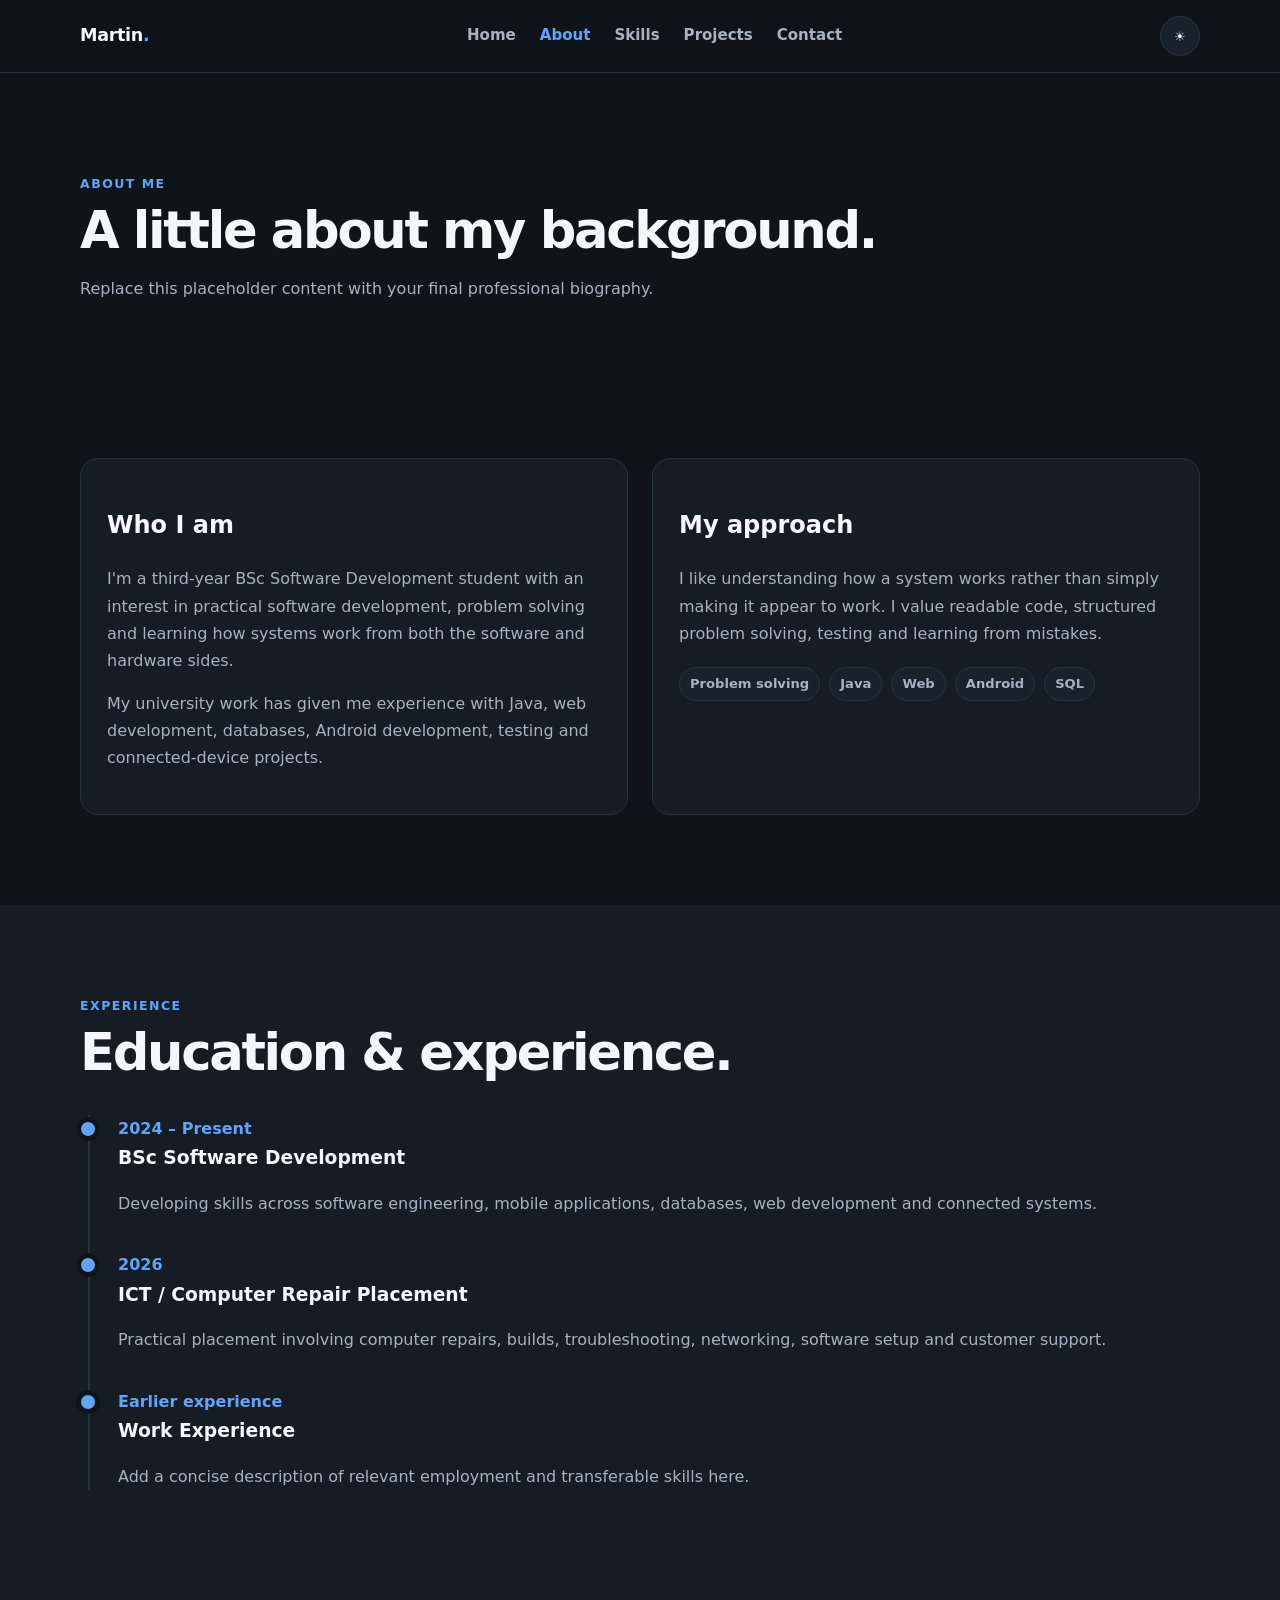
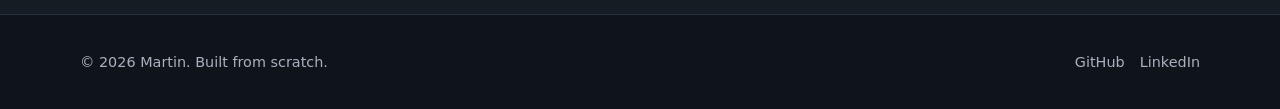
==== about.html @ 63e13349 "Initial portfolio website" ====
<!doctype html>
<html lang="en">
<head>
  <meta charset="utf-8">
  <meta name="viewport" content="width=device-width, initial-scale=1">
  <meta name="description" content="Martin's software development portfolio">
  <title>About | Martin</title>
  <link rel="stylesheet" href="css/style.css">
  <script>
    document.documentElement.dataset.theme = localStorage.getItem("portfolio-theme") || "dark";
  </script>
</head>
<body>
<header class="navbar">
  <div class="container nav-inner">
    <a class="brand" href="index.html">Martin<span style="color:var(--primary)">.</span></a>
    <nav class="nav-links"><a class="" href="index.html">Home</a>
<a class="active" href="about.html">About</a>
<a class="" href="skills.html">Skills</a>
<a class="" href="projects.html">Projects</a>
<a class="" href="contact.html">Contact</a></nav>
    <div class="nav-actions">
      <button class="icon-btn" data-theme-toggle aria-label="Switch theme">☾</button>
      <button class="menu-btn" data-menu-toggle aria-label="Open menu" aria-expanded="false">☰</button>
    </div>
  </div>
</header>

<main>

<section class="page-title">
  <div class="container">
    <div class="eyebrow">About me</div>
    <h1>A little about my background.</h1>
    <p>Replace this placeholder content with your final professional biography.</p>
  </div>
</section>

<section>
  <div class="container grid-2">
    <article class="card">
      <h2>Who I am</h2>
      <p>
        I'm a third-year BSc Software Development student with an interest in
        practical software development, problem solving and learning how systems
        work from both the software and hardware sides.
      </p>
      <p>
        My university work has given me experience with Java, web development,
        databases, Android development, testing and connected-device projects.
      </p>
    </article>
    <article class="card">
      <h2>My approach</h2>
      <p>
        I like understanding how a system works rather than simply making it
        appear to work. I value readable code, structured problem solving,
        testing and learning from mistakes.
      </p>
      <div>
        <span class="tag">Problem solving</span>
        <span class="tag">Java</span>
        <span class="tag">Web</span>
        <span class="tag">Android</span>
        <span class="tag">SQL</span>
      </div>
    </article>
  </div>
</section>

<section style="background:var(--surface)">
  <div class="container">
    <div class="section-head">
      <div class="eyebrow">Experience</div>
      <h2>Education & experience.</h2>
    </div>
    <div class="timeline">
      <div class="timeline-item">
        <div class="date">2024 – Present</div>
        <h3>BSc Software Development</h3>
        <p>Developing skills across software engineering, mobile applications, databases, web development and connected systems.</p>
      </div>
      <div class="timeline-item">
        <div class="date">2026</div>
        <h3>ICT / Computer Repair Placement</h3>
        <p>Practical placement involving computer repairs, builds, troubleshooting, networking, software setup and customer support.</p>
      </div>
      <div class="timeline-item">
        <div class="date">Earlier experience</div>
        <h3>Work Experience</h3>
        <p>Add a concise description of relevant employment and transferable skills here.</p>
      </div>
    </div>
  </div>
</section>

</main>

<footer>
  <div class="container footer-inner">
    <div>© <span data-year></span> Martin. Built from scratch.</div>
    <div class="socials">
      <a href="#" aria-label="GitHub">GitHub</a>
      <a href="#" aria-label="LinkedIn">LinkedIn</a>
    </div>
  </div>
</footer>
<script src="js/script.js"></script>
</body>
</html>
---- css/style.css ----
:root {
  --bg: #ffffff;
  --surface: #f7f8fa;
  --surface-2: #ffffff;
  --text: #17202a;
  --muted: #68727d;
  --primary: #2563eb;
  --primary-dark: #1d4ed8;
  --border: #e4e8ee;
  --shadow: 0 12px 35px rgba(15, 23, 42, .08);
  --radius: 18px;
}

[data-theme="dark"] {
  --bg: #0f141a;
  --surface: #151c24;
  --surface-2: #19212b;
  --text: #f4f7fb;
  --muted: #a8b2bf;
  --primary: #60a5fa;
  --primary-dark: #3b82f6;
  --border: #283341;
  --shadow: 0 15px 40px rgba(0, 0, 0, .28);
}

* { box-sizing: border-box; }

html { scroll-behavior: smooth; }

body {
  margin: 0;
  font-family: Inter, system-ui, -apple-system, BlinkMacSystemFont, "Segoe UI", sans-serif;
  background: var(--bg);
  color: var(--text);
  line-height: 1.7;
  transition: background .2s ease, color .2s ease;
}

a { color: inherit; text-decoration: none; }
img { max-width: 100%; display: block; }

.container {
  width: min(1120px, calc(100% - 40px));
  margin: auto;
}

.navbar {
  position: sticky;
  top: 0;
  z-index: 1000;
  background: color-mix(in srgb, var(--bg) 92%, transparent);
  backdrop-filter: blur(12px);
  border-bottom: 1px solid var(--border);
}

.nav-inner {
  min-height: 72px;
  display: flex;
  align-items: center;
  justify-content: space-between;
  gap: 20px;
}

.brand {
  font-weight: 800;
  font-size: 1.1rem;
  letter-spacing: -.02em;
}

.nav-links {
  display: flex;
  align-items: center;
  gap: 24px;
}

.nav-links a {
  color: var(--muted);
  font-size: .94rem;
  font-weight: 600;
  transition: color .2s;
}

.nav-links a:hover,
.nav-links a.active { color: var(--primary); }

.nav-actions { display: flex; align-items: center; gap: 8px; }

.icon-btn, .menu-btn {
  width: 40px;
  height: 40px;
  border: 1px solid var(--border);
  border-radius: 50%;
  background: var(--surface-2);
  color: var(--text);
  cursor: pointer;
}

.menu-btn { display: none; border-radius: 10px; }

.hero {
  min-height: 78vh;
  display: grid;
  place-items: center;
  padding: 90px 0 70px;
}

.hero-grid {
  display: grid;
  grid-template-columns: 1.25fr .75fr;
  align-items: center;
  gap: 70px;
}

.eyebrow {
  color: var(--primary);
  font-weight: 800;
  text-transform: uppercase;
  letter-spacing: .12em;
  font-size: .78rem;
}

.hero h1 {
  margin: 14px 0 18px;
  font-size: clamp(3rem, 7vw, 5.7rem);
  line-height: .98;
  letter-spacing: -.055em;
}

.hero h1 span { color: var(--primary); }

.hero p.lead {
  max-width: 670px;
  color: var(--muted);
  font-size: 1.16rem;
}

.buttons {
  display: flex;
  flex-wrap: wrap;
  gap: 12px;
  margin-top: 30px;
}

.btn {
  display: inline-flex;
  align-items: center;
  justify-content: center;
  min-height: 46px;
  padding: 0 19px;
  border-radius: 11px;
  border: 1px solid var(--border);
  background: var(--surface-2);
  font-weight: 750;
  cursor: pointer;
}

.btn-primary {
  color: #fff;
  background: var(--primary);
  border-color: var(--primary);
}

.btn-primary:hover { background: var(--primary-dark); }

.btn:hover { transform: translateY(-1px); }

.hero-card {
  background: var(--surface);
  border: 1px solid var(--border);
  border-radius: 28px;
  padding: 30px;
  box-shadow: var(--shadow);
}

.avatar {
  width: 120px;
  height: 120px;
  border-radius: 50%;
  display: grid;
  place-items: center;
  background: var(--primary);
  color: white;
  font-size: 2.4rem;
  font-weight: 850;
  margin-bottom: 22px;
}

.quick-list { margin: 0; padding: 0; list-style: none; }
.quick-list li {
  padding: 12px 0;
  border-bottom: 1px solid var(--border);
}
.quick-list li:last-child { border-bottom: 0; }
.quick-list small { color: var(--muted); display: block; }

section { padding: 90px 0; }

.section-head {
  margin-bottom: 35px;
  max-width: 720px;
}

.section-head h2,
.page-title h1 {
  font-size: clamp(2.1rem, 4vw, 3.4rem);
  letter-spacing: -.045em;
  line-height: 1.1;
  margin: 8px 0 14px;
}

.section-head p,
.page-title p { color: var(--muted); }

.grid-2 { display: grid; grid-template-columns: repeat(2, 1fr); gap: 24px; }
.grid-3 { display: grid; grid-template-columns: repeat(3, 1fr); gap: 24px; }

.card {
  background: var(--surface);
  border: 1px solid var(--border);
  border-radius: var(--radius);
  padding: 26px;
}

.card h3 { margin-top: 0; margin-bottom: 8px; }
.card p { color: var(--muted); }

.tag {
  display: inline-flex;
  padding: 5px 10px;
  margin: 4px 4px 0 0;
  border-radius: 999px;
  background: var(--surface-2);
  border: 1px solid var(--border);
  color: var(--muted);
  font-size: .82rem;
  font-weight: 650;
}

.project-card {
  overflow: hidden;
  padding: 0;
  transition: transform .2s, box-shadow .2s;
}

.project-card:hover {
  transform: translateY(-5px);
  box-shadow: var(--shadow);
}

.project-thumb {
  height: 180px;
  background: linear-gradient(135deg, var(--primary), #111827);
  color: white;
  display: flex;
  align-items: end;
  padding: 22px;
  font-size: 1.45rem;
  font-weight: 800;
}

.project-body { padding: 24px; }
.project-body p { margin-bottom: 20px; }

.project-link {
  color: var(--primary);
  font-weight: 800;
}

.skill { margin-bottom: 18px; }
.skill-top { display: flex; justify-content: space-between; font-weight: 700; }
.progress {
  height: 8px;
  border-radius: 99px;
  background: var(--border);
  overflow: hidden;
  margin-top: 7px;
}
.progress span {
  display: block;
  height: 100%;
  width: var(--value);
  background: var(--primary);
  border-radius: inherit;
}

.page-title { padding: 100px 0 50px; }

.timeline {
  border-left: 2px solid var(--border);
  margin-left: 8px;
  padding-left: 28px;
}
.timeline-item { position: relative; margin-bottom: 34px; }
.timeline-item::before {
  content: "";
  position: absolute;
  left: -37px;
  top: 7px;
  width: 14px;
  height: 14px;
  border-radius: 50%;
  background: var(--primary);
  box-shadow: 0 0 0 5px var(--bg);
}
.timeline-item h3 { margin: 0; }
.timeline-item .date { color: var(--primary); font-weight: 750; }
.timeline-item p { color: var(--muted); }

.project-detail {
  max-width: 850px;
  margin: auto;
}

.project-detail .hero-image {
  min-height: 300px;
  border-radius: 24px;
  background: linear-gradient(135deg, var(--primary), #111827);
  display: grid;
  place-items: center;
  color: white;
  font-size: clamp(2rem, 6vw, 4rem);
  font-weight: 850;
  margin: 25px 0 45px;
}

.project-detail h2 { margin-top: 42px; }
.project-detail p { color: var(--muted); }

.contact-box {
  text-align: center;
  padding: 55px 30px;
  background: var(--surface);
  border: 1px solid var(--border);
  border-radius: 25px;
}

footer {
  padding: 35px 0;
  border-top: 1px solid var(--border);
  color: var(--muted);
  font-size: .9rem;
}

.footer-inner {
  display: flex;
  justify-content: space-between;
  gap: 20px;
}

.socials { display: flex; gap: 15px; }
.socials a:hover { color: var(--primary); }

@media (max-width: 850px) {
  .hero-grid, .grid-3 { grid-template-columns: 1fr; }
  .grid-2 { grid-template-columns: 1fr; }
  .hero { padding-top: 65px; }
  .hero-card { max-width: 520px; }
  .nav-links {
    display: none;
    position: absolute;
    top: 72px;
    left: 20px;
    right: 20px;
    flex-direction: column;
    align-items: stretch;
    gap: 0;
    padding: 10px;
    background: var(--surface-2);
    border: 1px solid var(--border);
    border-radius: 16px;
    box-shadow: var(--shadow);
  }
  .nav-links.open { display: flex; }
  .nav-links a { padding: 12px; }
  .menu-btn { display: block; }
}

@media (max-width: 520px) {
  .container { width: min(100% - 28px, 1120px); }
  section { padding: 65px 0; }
  .hero h1 { font-size: 3.3rem; }
  .footer-inner { flex-direction: column; }
}
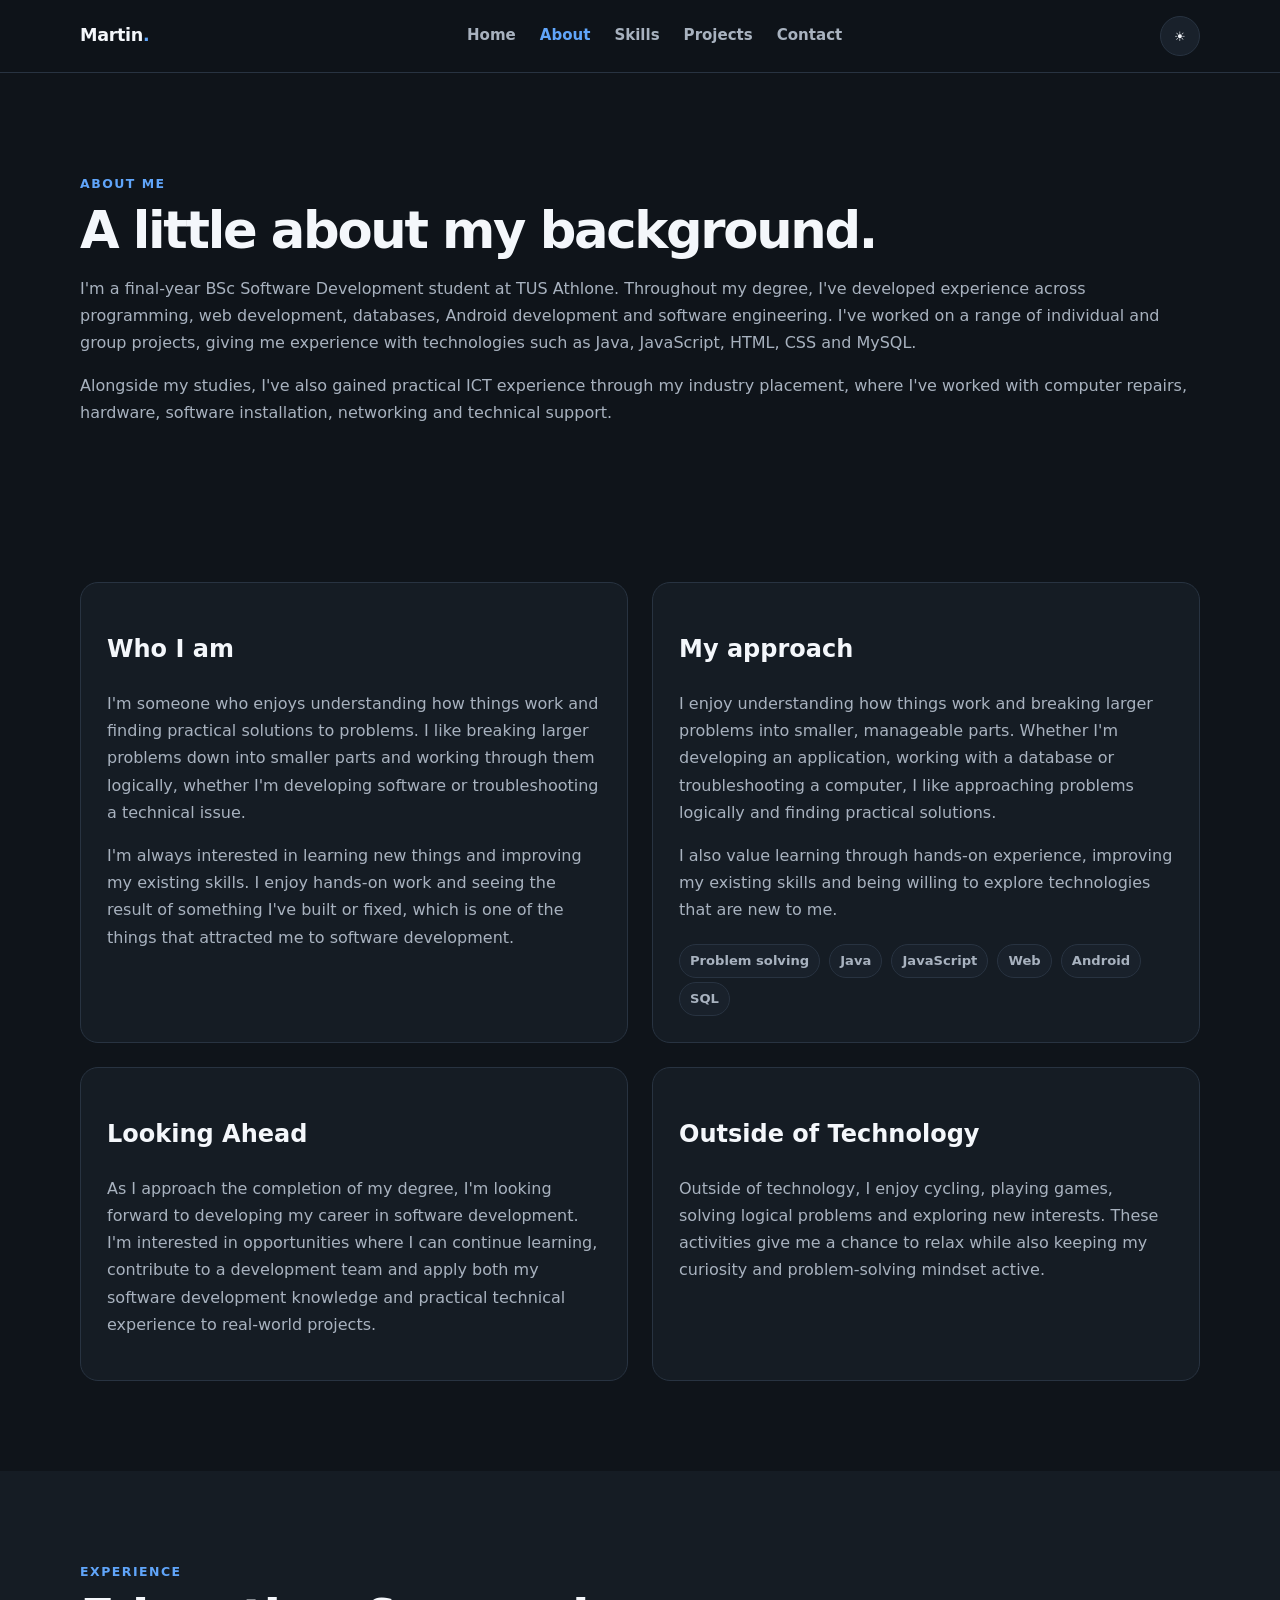
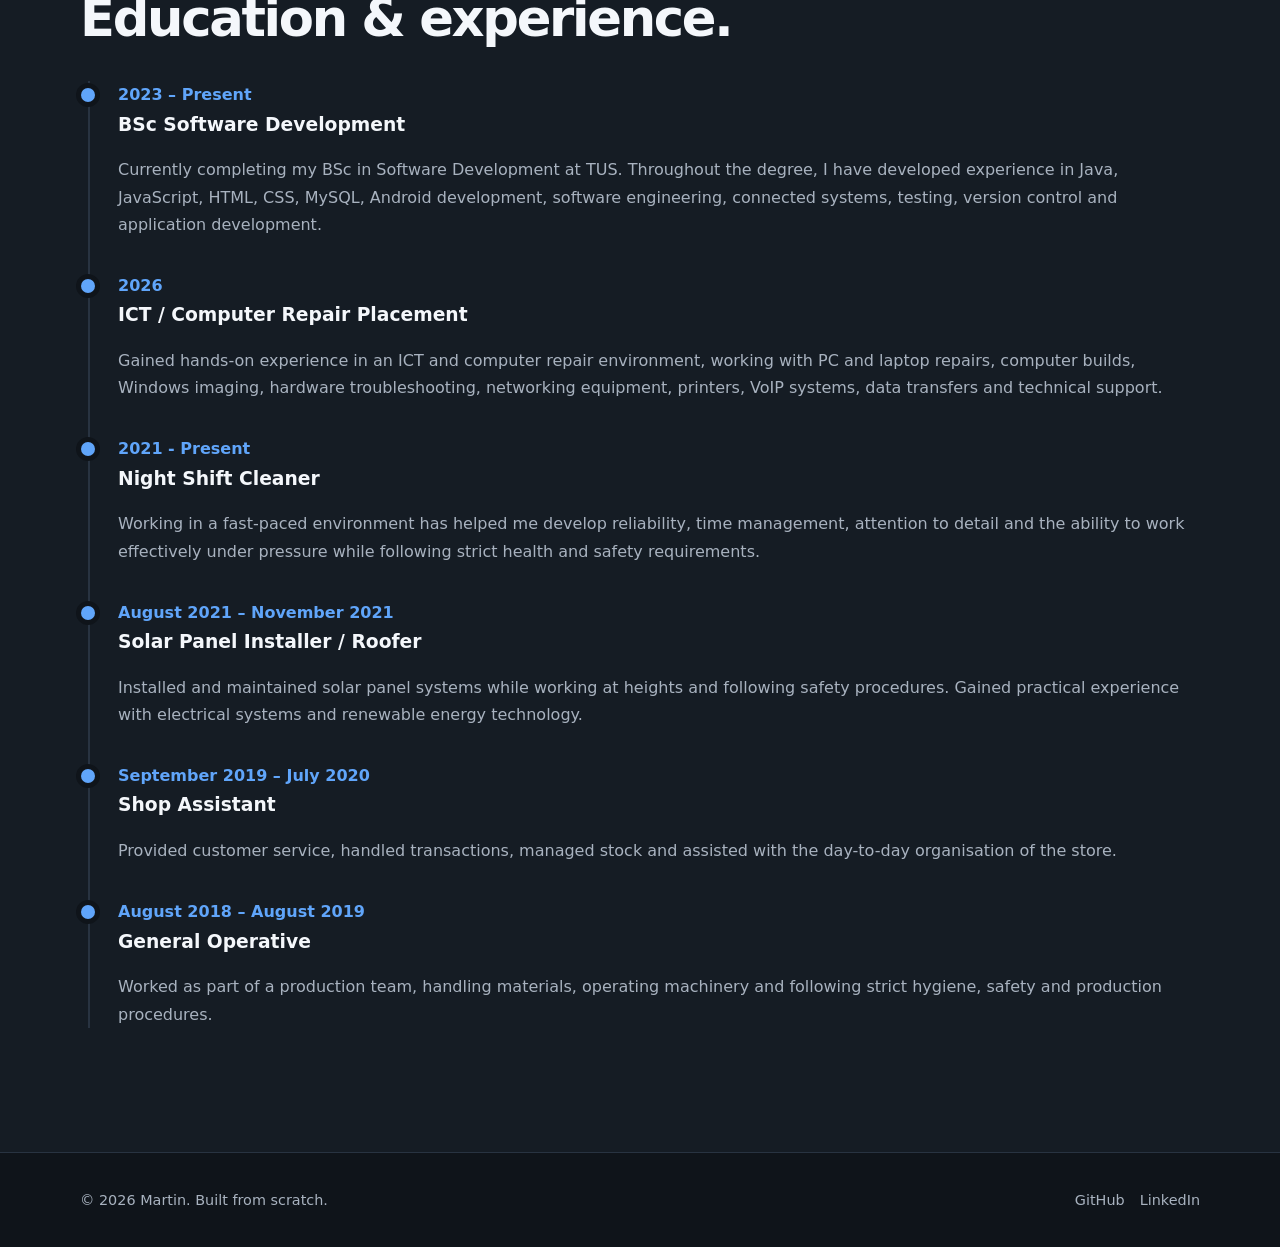
==== commit e7c3e91d: "Update the about page" ====
--- a/about.html
+++ b/about.html
@@ -32,7 +32,12 @@
   <div class="container">
     <div class="eyebrow">About me</div>
     <h1>A little about my background.</h1>
-    <p>Replace this placeholder content with your final professional biography.</p>
+    <p>
+      I'm a final-year BSc Software Development student at TUS Athlone. Throughout my degree, I've developed experience across programming, web development, databases, Android development and software engineering. I've worked on a range of individual and group projects, giving me experience with technologies such as Java, JavaScript, HTML, CSS and MySQL.
+    </p>
+    <p>
+      Alongside my studies, I've also gained practical ICT experience through my industry placement, where I've worked with computer repairs, hardware, software installation, networking and technical support.
+    </p>
   </div>
 </section>
 
@@ -41,29 +46,40 @@
     <article class="card">
       <h2>Who I am</h2>
       <p>
-        I'm a third-year BSc Software Development student with an interest in
-        practical software development, problem solving and learning how systems
-        work from both the software and hardware sides.
+        I'm someone who enjoys understanding how things work and finding practical solutions to problems. I like breaking larger problems down into smaller parts and working through them logically, whether I'm developing software or troubleshooting a technical issue.
       </p>
       <p>
-        My university work has given me experience with Java, web development,
-        databases, Android development, testing and connected-device projects.
+        I'm always interested in learning new things and improving my existing skills. I enjoy hands-on work and seeing the result of something I've built or fixed, which is one of the things that attracted me to software development.
       </p>
     </article>
     <article class="card">
       <h2>My approach</h2>
       <p>
-        I like understanding how a system works rather than simply making it
-        appear to work. I value readable code, structured problem solving,
-        testing and learning from mistakes.
+        I enjoy understanding how things work and breaking larger problems into smaller, manageable parts. Whether I'm developing an application, working with a database or troubleshooting a computer, I like approaching problems logically and finding practical solutions.
+      </p>
+      <p>
+        I also value learning through hands-on experience, improving my existing skills and being willing to explore technologies that are new to me.
       </p>
       <div>
         <span class="tag">Problem solving</span>
         <span class="tag">Java</span>
+        <span class="tag">JavaScript</span>
         <span class="tag">Web</span>
         <span class="tag">Android</span>
         <span class="tag">SQL</span>
       </div>
+    </article>
+    <article class="card">
+      <h2>Looking Ahead</h2>
+      <p>
+        As I approach the completion of my degree, I'm looking forward to developing my career in software development. I'm interested in opportunities where I can continue learning, contribute to a development team and apply both my software development knowledge and practical technical experience to real-world projects.
+      </p>
+    </article>
+    <article class="card">
+      <h2>Outside of Technology</h2>
+      <p>
+        Outside of technology, I enjoy cycling, playing games, solving logical problems and exploring new interests. These activities give me a chance to relax while also keeping my curiosity and problem-solving mindset active.
+      </p>
     </article>
   </div>
 </section>
@@ -76,19 +92,46 @@
     </div>
     <div class="timeline">
       <div class="timeline-item">
-        <div class="date">2024 – Present</div>
+        <div class="date">2023 – Present</div>
         <h3>BSc Software Development</h3>
-        <p>Developing skills across software engineering, mobile applications, databases, web development and connected systems.</p>
+        <p>
+          Currently completing my BSc in Software Development at TUS. Throughout the degree, I have developed experience in Java, JavaScript, HTML, CSS, MySQL, Android development, software engineering, connected systems, testing, version control and application development.
+        </p>
       </div>
       <div class="timeline-item">
         <div class="date">2026</div>
         <h3>ICT / Computer Repair Placement</h3>
-        <p>Practical placement involving computer repairs, builds, troubleshooting, networking, software setup and customer support.</p>
+        <p>
+          Gained hands-on experience in an ICT and computer repair environment, working with PC and laptop repairs, computer builds, Windows imaging, hardware troubleshooting, networking equipment, printers, VoIP systems, data transfers and technical support.
+        </p>
       </div>
       <div class="timeline-item">
-        <div class="date">Earlier experience</div>
-        <h3>Work Experience</h3>
-        <p>Add a concise description of relevant employment and transferable skills here.</p>
+        <div class="date">2021 - Present</div>
+        <h3>Night Shift Cleaner</h3>
+        <p>
+          Working in a fast-paced environment has helped me develop reliability, time management, attention to detail and the ability to work effectively under pressure while following strict health and safety requirements.
+        </p>
+      </div>
+      <div class="timeline-item">
+        <div class="date">August 2021 – November 2021</div>
+        <h3>Solar Panel Installer / Roofer</h3>
+        <p>
+          Installed and maintained solar panel systems while working at heights and following safety procedures. Gained practical experience with electrical systems and renewable energy technology.
+        </p>
+      </div>
+      <div class="timeline-item">
+        <div class="date">September 2019 – July 2020</div>
+        <h3>Shop Assistant</h3>
+        <p>
+          Provided customer service, handled transactions, managed stock and assisted with the day-to-day organisation of the store.
+        </p>
+      </div>
+      <div class="timeline-item">
+        <div class="date">August 2018 – August 2019</div>
+        <h3>General Operative</h3>
+        <p>
+          Worked as part of a production team, handling materials, operating machinery and following strict hygiene, safety and production procedures.
+        </p>
       </div>
     </div>
   </div>
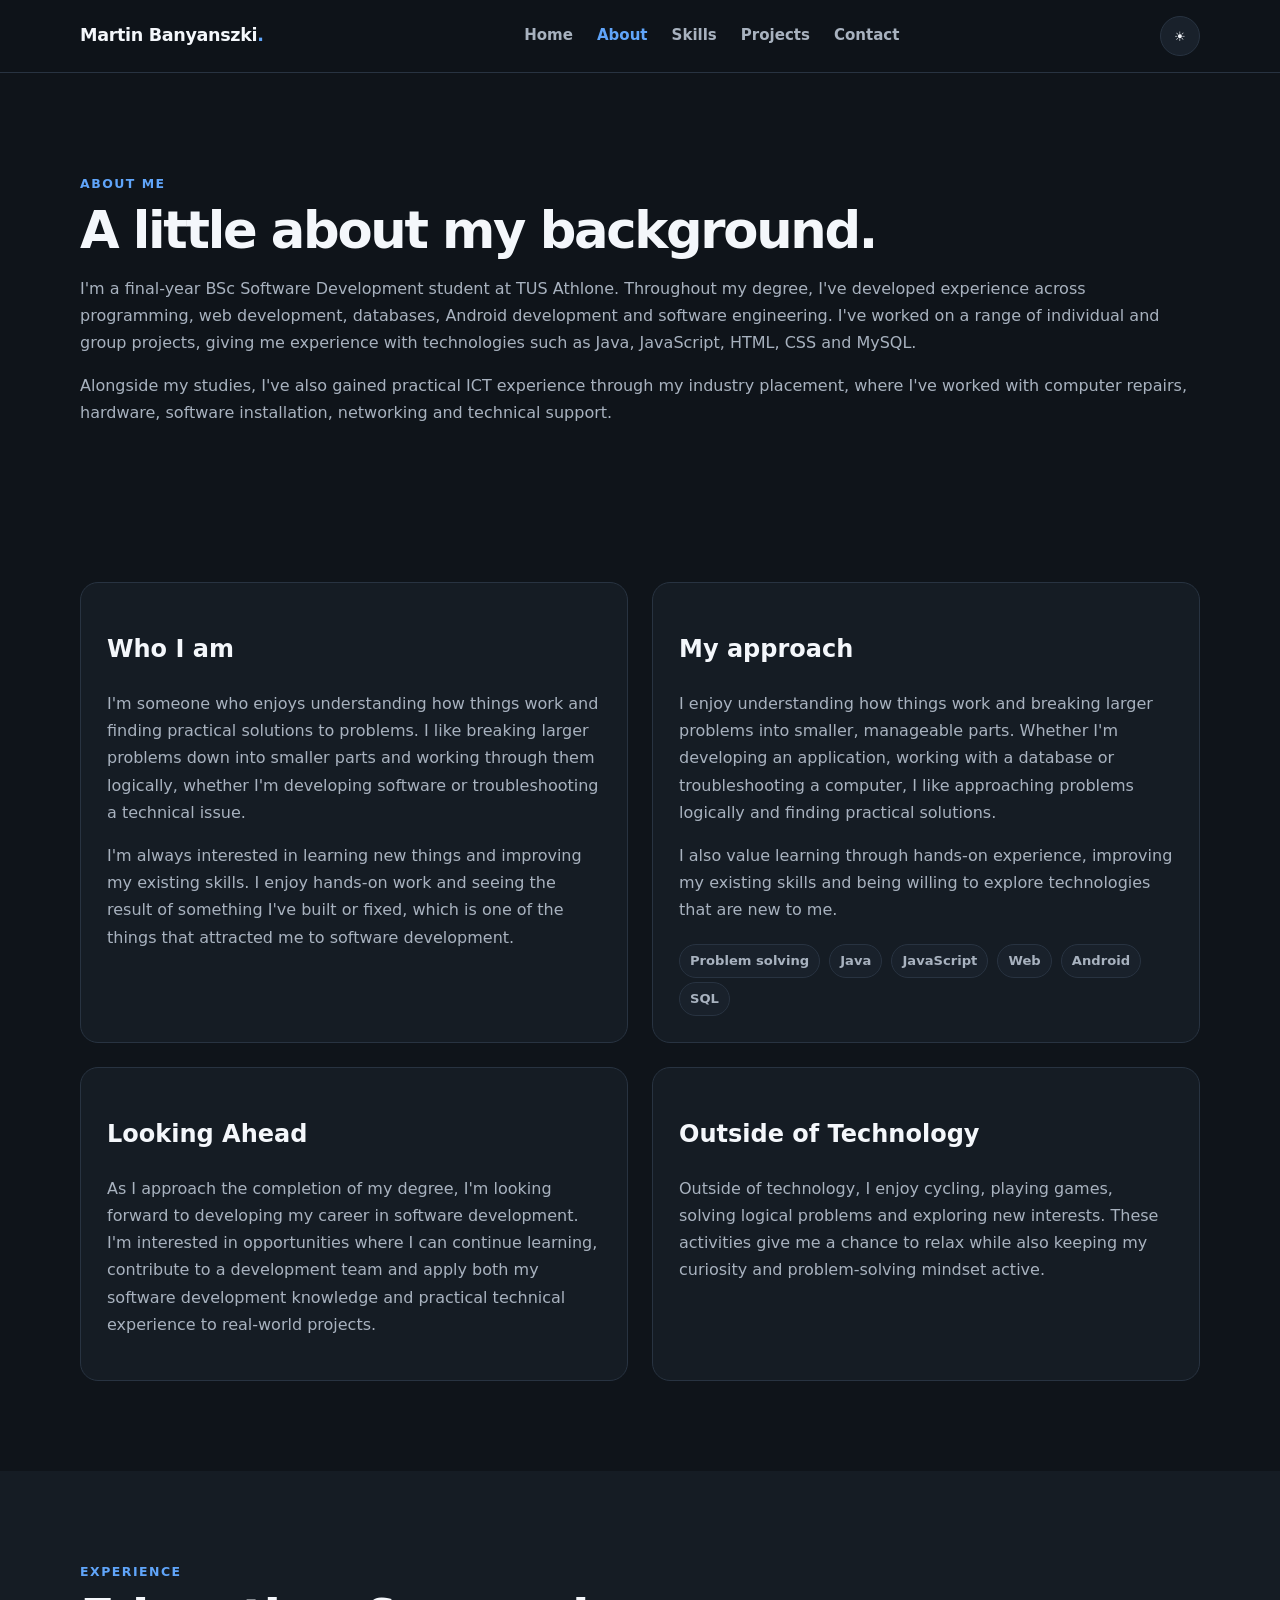
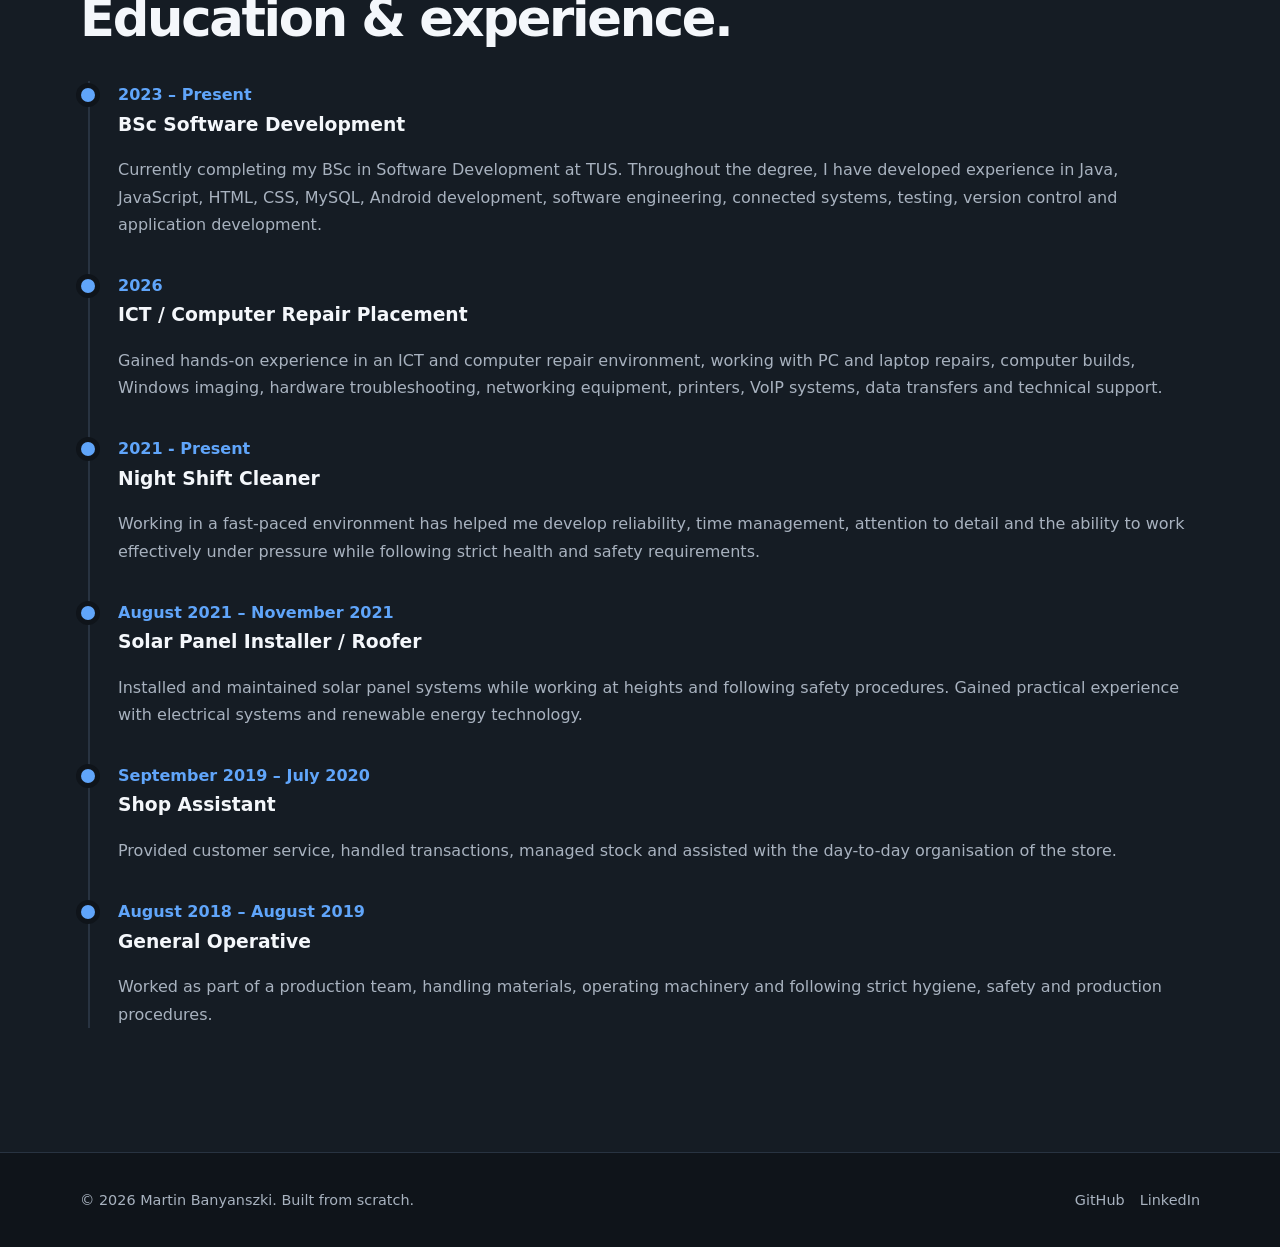
==== commit 2402755e: "Add my second name after my first name" ====
--- a/about.html
+++ b/about.html
@@ -4,7 +4,7 @@
   <meta charset="utf-8">
   <meta name="viewport" content="width=device-width, initial-scale=1">
   <meta name="description" content="Martin's software development portfolio">
-  <title>About | Martin</title>
+  <title>About | Martin Banyanszki</title>
   <link rel="stylesheet" href="css/style.css">
   <script>
     document.documentElement.dataset.theme = localStorage.getItem("portfolio-theme") || "dark";
@@ -13,7 +13,7 @@
 <body>
 <header class="navbar">
   <div class="container nav-inner">
-    <a class="brand" href="index.html">Martin<span style="color:var(--primary)">.</span></a>
+    <a class="brand" href="index.html">Martin Banyanszki<span style="color:var(--primary)">.</span></a>
     <nav class="nav-links"><a class="" href="index.html">Home</a>
 <a class="active" href="about.html">About</a>
 <a class="" href="skills.html">Skills</a>
@@ -141,10 +141,10 @@
 
 <footer>
   <div class="container footer-inner">
-    <div>© <span data-year></span> Martin. Built from scratch.</div>
+    <div>© <span data-year></span> Martin Banyanszki. Built from scratch.</div>
     <div class="socials">
-      <a href="#" aria-label="GitHub">GitHub</a>
-      <a href="#" aria-label="LinkedIn">LinkedIn</a>
+      <a href="https://github.com/BMartin00" aria-label="GitHub">GitHub</a>
+      <a href="https://ie.linkedin.com/in/martin-banyanszki-4bb8b9359" aria-label="LinkedIn">LinkedIn</a>
     </div>
   </div>
 </footer>
--- a/css/style.css
+++ b/css/style.css
@@ -172,17 +172,11 @@
   box-shadow: var(--shadow);
 }
 
-.avatar {
-  width: 120px;
-  height: 120px;
+.avatar img {
+  width: 100%;
+  height: 100%;
+  object-fit: cover;
   border-radius: 50%;
-  display: grid;
-  place-items: center;
-  background: var(--primary);
-  color: white;
-  font-size: 2.4rem;
-  font-weight: 850;
-  margin-bottom: 22px;
 }
 
 .quick-list { margin: 0; padding: 0; list-style: none; }
